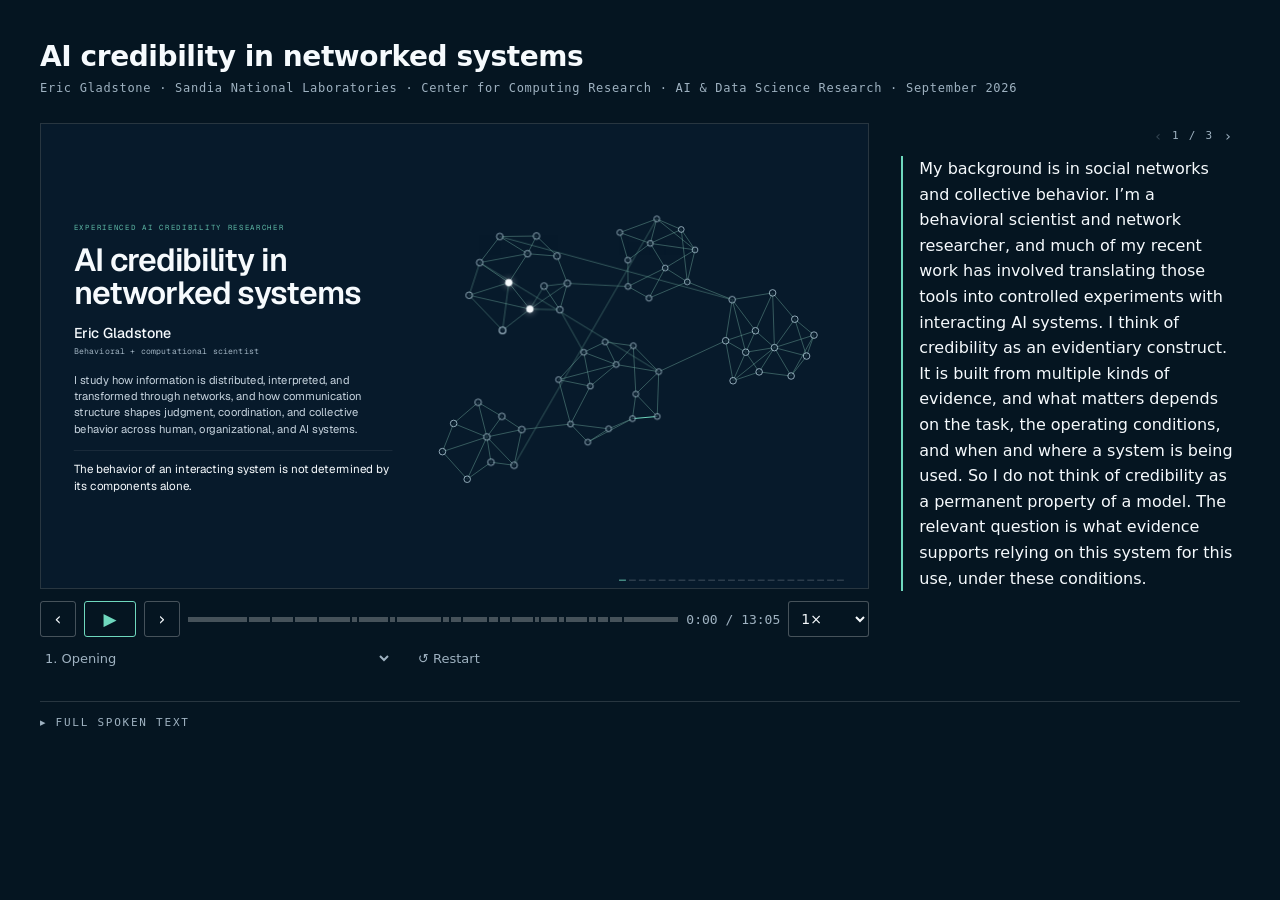
==== index.html @ 93138d06 "Automated Sandia presentation: locked build files" ====
<!doctype html>
<html lang="en">
<head>
<meta charset="utf-8">
<meta name="viewport" content="width=device-width, initial-scale=1">
<title>AI credibility in networked systems · Eric Gladstone</title>
<link rel="icon" href="data:,">
<link rel="stylesheet" href="player.css">
<style>
  html, body { margin: 0; background: #051521; }
  main { max-width: 1200px; margin: 0 auto; padding: 16px; }
  .talk-head { margin: 24px 0 28px; font-family: system-ui, -apple-system, "Segoe UI", Roboto, sans-serif; }
  .talk-head h1 { margin: 0 0 8px; font-size: 28px; font-weight: 600; letter-spacing: -0.015em; color: #F6FAFD; }
  .talk-head p { margin: 0; font-family: ui-monospace, Menlo, monospace; font-size: 12px; letter-spacing: 0.06em; color: #9FB2C1; }
</style>
</head>
<body>
<main>
<header class="talk-head">
  <h1>AI credibility in networked systems</h1>
  <p>Eric Gladstone · Sandia National Laboratories · Center for Computing Research · AI &amp; Data Science Research · September 2026</p>
</header>
<!-- PLAYER START: this block is what an embedding page copies -->
<div class="sp" data-sp="root">
 <div class="sp-grid">
  <div class="sp-stage" data-sp="stage">
    <iframe data-sp="deck" src="deck/index.html" title="Presentation: A controlled experimental framework for AI credibility" allow="fullscreen"></iframe>
  </div>

  <aside class="sp-now" aria-label="Spoken text for the current passage">
    <p class="sp-kicker"><span class="sp-steps"><button type="button" class="sp-step" data-sp="pprev" aria-label="Previous passage on this page">‹</button><span data-sp="pos"></span><button type="button" class="sp-step" data-sp="pnext" aria-label="Next passage on this page">›</button></span></p>
    <div class="sp-now__text" data-sp="now"></div>
  </aside>

  <div class="sp-controls">
    <div class="sp-bar" role="group" aria-label="Presentation playback">
      <button type="button" class="sp-btn" data-sp="prev" aria-label="Previous page" title="Previous">‹</button>
      <button type="button" class="sp-btn sp-play" data-sp="play" aria-label="Play" title="Play">▶</button>
      <button type="button" class="sp-btn" data-sp="next" aria-label="Next page" title="Next">›</button>
      <div class="sp-track" data-sp="track" aria-hidden="true"></div>
      <span class="sp-time"><span data-sp="elapsed">0:00</span> / <span data-sp="total">0:00</span></span>
      <label class="sp-sr" for="sp-speed">Playback speed</label>
      <select class="sp-select sp-speed" id="sp-speed" data-sp="speed" title="Playback speed">
        <option value="0.75">0.75×</option>
        <option value="1" selected>1×</option>
        <option value="1.25">1.25×</option>
        <option value="1.5">1.5×</option>
      </select>
    </div>
    <div class="sp-where">
      <label class="sp-sr" for="sp-jump">Jump to page</label>
      <select class="sp-quiet" id="sp-jump" data-sp="jump"></select>
      <button type="button" class="sp-quiet" data-sp="restart" aria-label="Restart from the beginning">↺ Restart</button>
      <span class="sp-sr" data-sp="count" aria-live="polite"></span>
    </div>
  </div>

  <details class="sp-full">
    <summary>Full spoken text</summary>
    <section class="sp-transcript" aria-label="Full spoken text">
      <div data-sp="prose"></div>
    </section>
  </details>
 </div>
</div>
<script src="timeline.js"></script>
<script src="player.js"></script>
<!-- PLAYER END -->
</main>
</body>
</html>
---- player.css ----
/* Player chrome only. Every rule is scoped under .sp so the player can sit inside
   another site's page without styling it, and the deck inside the iframe keeps
   its own styles untouched.

   Colours and type read the host page's tokens where they exist (the Graystone
   site and the deck share the same palette and Geist), with the deck's values
   as fallbacks for the standalone page. */
.sp {
  --sp-bg: var(--bg, #071A2B);
  --sp-deep: var(--bg-deep, #051521);
  --sp-text: var(--text, #F6FAFD);
  --sp-t2: var(--text-2, #C6D3DE);
  --sp-muted: var(--text-muted, #9FB2C1);
  --sp-accent: var(--accent, #6FD8BE);
  --sp-rule: var(--rule, rgba(255, 255, 255, 0.14));
  --sp-rule-strong: var(--rule-strong, rgba(255, 255, 255, 0.26));
  --sp-sans: var(--sans, system-ui, -apple-system, "Segoe UI", Roboto, sans-serif);
  --sp-mono: var(--mono, ui-monospace, Menlo, monospace);
  font-family: var(--sp-sans);
  color: var(--sp-text);
  /* the layout responds to the player's own width, not the window's, so it
     behaves the same standalone and inside a host page's column */
  container-type: inline-size;
  /* no margin or padding here: a host page may position the root (Graystone's
     .deckfig breakout sets margin-left on it) */
}
.sp *, .sp *::before, .sp *::after { box-sizing: border-box; }

/* ---- composition ---------------------------------------------------------
   Narrow: deck, controls, current passage, full text, stacked.
   From 1040px of player width: deck and current passage side by side, ~71/29. */
.sp .sp-grid {
  display: grid;
  grid-template-columns: minmax(0, 1fr);
  grid-template-areas: "deck" "controls" "now" "full";
}
.sp .sp-stage { grid-area: deck; align-self: start; }
.sp .sp-now { grid-area: now; margin-top: 26px; }
.sp .sp-controls { grid-area: controls; }
.sp .sp-full { grid-area: full; }
@container (min-width: 1040px) {
  .sp .sp-grid {
    grid-template-columns: minmax(0, 71fr) minmax(0, 29fr);
    column-gap: 32px;
    /* controls stay with the deck, so a long passage beside them never pushes
       the controls away from the deck */
    grid-template-rows: auto 1fr auto;
    grid-template-areas: "deck now" "controls now" "full full";
  }
  .sp .sp-now { margin-top: 0; padding-top: 6px; }
}

/* The deck always gets a true 1920x1080 viewport, the size it was presented at.
   Below that size its own fit logic mis-centres the stage, so the player scales
   the whole iframe instead (--sp-s is set by player.js). */
.sp .sp-stage {
  position: relative; aspect-ratio: 16 / 9; overflow: hidden;
  background: var(--sp-deep); border: 1px solid var(--sp-rule);
}
.sp .sp-stage iframe {
  position: absolute; left: 0; top: 0; width: 1920px; height: 1080px; max-width: none;
  border: 0; margin: 0; display: block;
  transform: scale(var(--sp-s, 0.5)); transform-origin: 0 0;
}

/* ---- current passage ----------------------------------------------------- */
.sp .sp-steps { display: inline-flex; align-items: center; gap: 2px; }
.sp .sp-step {
  font: inherit; font-family: var(--sp-sans); font-size: 14px; line-height: 1; letter-spacing: 0;
  color: var(--sp-muted); background: transparent; border: 0; border-radius: 3px;
  /* 24px: the minimum comfortable touch target; negative margin keeps the label row height */
  width: 24px; height: 24px; margin: -6px 0; padding: 0; cursor: pointer;
}
.sp .sp-step:hover:not(:disabled) { color: var(--sp-text); }
.sp .sp-step:disabled { opacity: 0.3; cursor: default; }
.sp .sp-step[hidden] { display: none; }
.sp .sp-step:focus-visible { outline: 2px solid var(--sp-accent); outline-offset: 1px; }
.sp .sp-kicker {
  /* just the passage counter, right-aligned; the row keeps its height on
     single-passage pages so the text never shifts between pages */
  display: flex; justify-content: flex-end; gap: 12px; min-height: 13px;
  max-width: none; margin: 0 0 14px; padding: 0;
  font-family: var(--sp-mono); font-size: 11px; letter-spacing: 0.16em; text-transform: uppercase; color: var(--sp-muted);
}
.sp .sp-now__text p {
  max-width: none; margin: 0; padding: 0 0 0 16px;
  border-left: 2px solid var(--sp-accent);
  font-size: 16px; line-height: 1.6; color: var(--sp-text);
  animation: sp-fade 0.45s ease both;
}
.sp .sp-now__text .sp-empty { border-left-color: transparent; color: var(--sp-muted); font-style: italic; padding-left: 0; }
@keyframes sp-fade { from { opacity: 0; } to { opacity: 1; } }

/* ---- controls: one primary row, one quiet row ---------------------------- */
.sp .sp-controls { margin-top: 12px; }
.sp .sp-bar { display: flex; align-items: center; gap: 8px; margin: 0; }
.sp .sp-btn, .sp .sp-select {
  font: inherit; font-size: 15px; color: var(--sp-text); background: transparent;
  border: 1px solid var(--sp-rule-strong); border-radius: 3px;
  height: 36px; min-width: 36px; margin: 0; cursor: pointer;
}
.sp .sp-btn { font-size: 17px; line-height: 1; padding: 0 10px; }
.sp .sp-btn.sp-play { min-width: 52px; border-color: var(--sp-accent); color: var(--sp-accent); }
.sp .sp-btn:hover, .sp .sp-select:hover { border-color: var(--sp-t2); }
.sp .sp-select { padding: 0 8px; background: var(--sp-deep); max-width: 100%; }
.sp .sp-speed { font-size: 14px; }

.sp .sp-track { flex: 1; display: flex; gap: 2px; height: 36px; align-items: center; min-width: 0; }
.sp .sp-track i { position: relative; height: 5px; background: var(--sp-rule-strong); cursor: pointer; overflow: hidden; }
.sp .sp-track i b { position: absolute; inset: 0 auto 0 0; width: 0; background: var(--sp-accent); }
.sp .sp-track i.sp-done b { width: 100%; opacity: 0.55; }

.sp .sp-time { font-family: var(--sp-mono); font-variant-numeric: tabular-nums; color: var(--sp-muted); font-size: 13px; white-space: nowrap; }

.sp .sp-where { display: flex; align-items: center; gap: 18px; margin: 6px 0 0; min-width: 0; }
.sp .sp-where select.sp-quiet { flex: 0 1 auto; min-width: 0; }
.sp .sp-where button.sp-quiet { flex: none; }
.sp .sp-quiet {
  font: inherit; font-size: 13px; color: var(--sp-muted); background: transparent;
  border: 1px solid transparent; border-radius: 3px; height: 30px; margin: 0; padding: 0 6px; cursor: pointer;
  max-width: 100%;
}
.sp select.sp-quiet { margin-left: -6px; }
.sp select.sp-quiet option { background: var(--sp-deep); color: var(--sp-text); }
.sp .sp-quiet:hover { color: var(--sp-text); border-color: var(--sp-rule); }

.sp .sp-btn:focus-visible, .sp .sp-select:focus-visible, .sp .sp-quiet:focus-visible, .sp .sp-full summary:focus-visible {
  outline: 2px solid var(--sp-accent); outline-offset: 2px;
}

/* ---- full text, collapsed by default ------------------------------------- */
.sp .sp-full { margin-top: 28px; border-top: 1px solid var(--sp-rule); }
.sp .sp-full summary {
  display: inline-flex; align-items: center; gap: 10px; padding: 14px 0 0; cursor: pointer; list-style: none;
  font-family: var(--sp-mono); font-size: 11px; letter-spacing: 0.16em; text-transform: uppercase; color: var(--sp-muted);
}
.sp .sp-full summary::-webkit-details-marker { display: none; }
.sp .sp-full summary::before { content: "▸"; font-family: var(--sp-sans); letter-spacing: 0; transition: transform 0.2s; }
.sp .sp-full[open] summary::before { transform: rotate(90deg); }
.sp .sp-full summary:hover { color: var(--sp-text); }

/* the reading surface is centred under the player, on the same axis as the deck */
.sp .sp-transcript {
  position: relative; /* offsetTop of paragraphs is measured against the panel */
  width: min(720px, 100%); margin: 24px auto 0; padding: 20px 6px 20px 0;
  border-top: 1px solid var(--sp-rule); border-bottom: 1px solid var(--sp-rule);
  overflow-y: auto; overscroll-behavior: contain;
  scrollbar-width: thin; scrollbar-color: var(--sp-rule-strong) transparent;
}
.sp .sp-transcript p {
  max-width: none; margin: 0 0 1.1em; padding: 0 0 0 14px;
  font-size: 17px; line-height: 1.62; color: var(--sp-t2);
  border-left: 2px solid transparent; cursor: pointer;
  transition: color 0.3s, border-color 0.3s;
}
.sp .sp-transcript p:last-child { margin-bottom: 0; }
.sp .sp-transcript p.sp-on { color: var(--sp-text); border-left-color: var(--sp-accent); }
.sp .sp-transcript .sp-empty { font-style: italic; cursor: default; border: 0; padding: 0; }

.sp .sp-sr { position: absolute; width: 1px; height: 1px; overflow: hidden; clip: rect(0 0 0 0); white-space: nowrap; margin: 0; padding: 0; }

@container (max-width: 640px) {
  .sp .sp-bar { flex-wrap: wrap; }
  .sp .sp-track { order: 10; flex-basis: 100%; height: 20px; }
  .sp .sp-time { margin-left: auto; }
  .sp .sp-transcript p { font-size: 16px; padding-left: 12px; }
}
@media (prefers-reduced-motion: reduce) {
  .sp .sp-transcript p, .sp .sp-full summary::before { transition: none; }
  .sp .sp-now__text p { animation: none; }
}
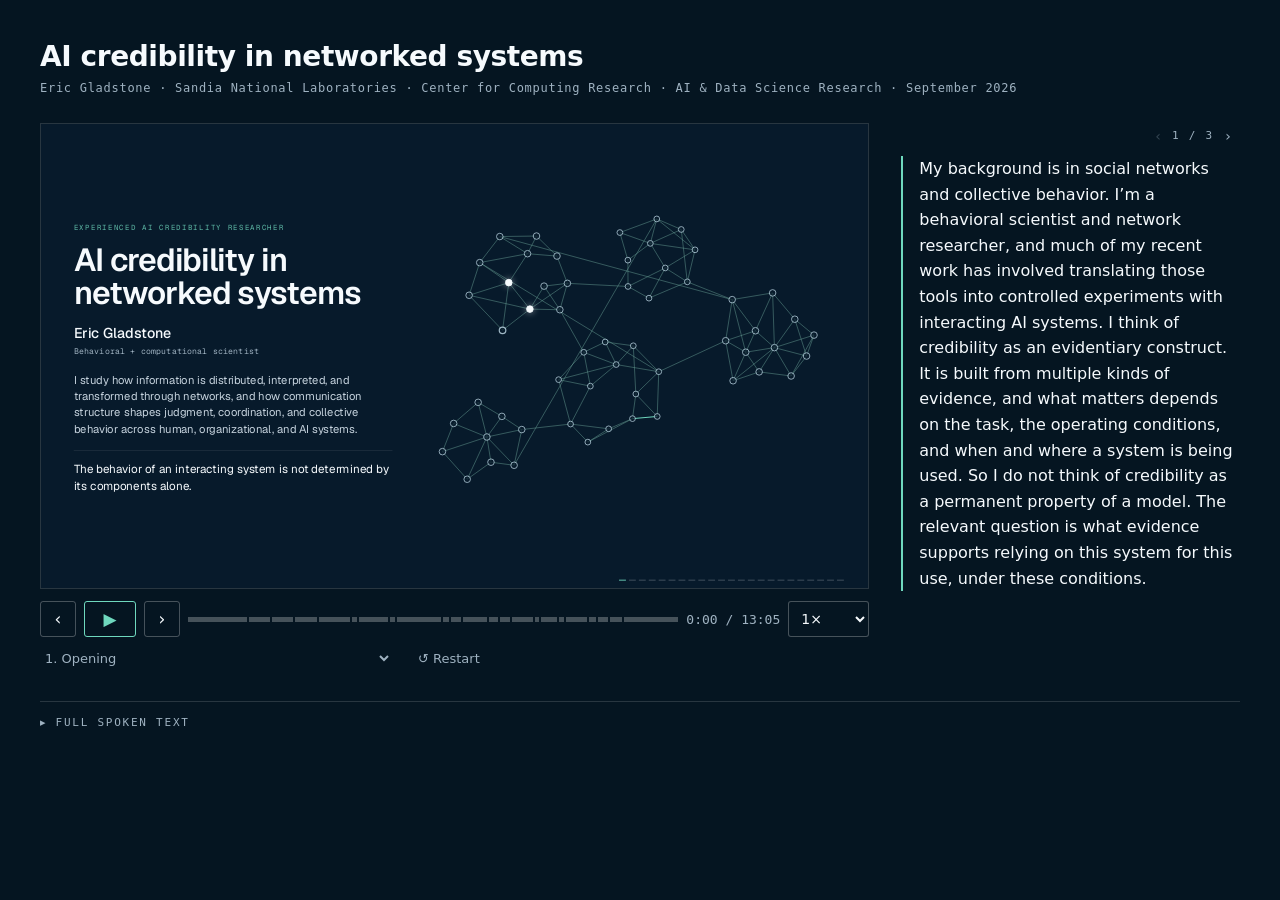
==== commit be8bd8ab: "Link previews: description, share image and Open Graph tags (index.html); og.png added; manifest reg" ====
--- a/index.html
+++ b/index.html
@@ -4,6 +4,17 @@
 <meta charset="utf-8">
 <meta name="viewport" content="width=device-width, initial-scale=1">
 <title>AI credibility in networked systems · Eric Gladstone</title>
+<!-- link previews (shared links show title, description and image) -->
+<meta name="description" content="A research talk for Sandia National Laboratories on AI credibility in networked systems: what evidence supports relying on interacting AI agents, and for what.">
+<meta property="og:type" content="website">
+<meta property="og:title" content="AI credibility in networked systems">
+<meta property="og:description" content="A research talk for Sandia National Laboratories on AI credibility in networked systems: what evidence supports relying on interacting AI agents, and for what.">
+<meta property="og:url" content="https://sandiaautomated.eric-c-gladstone.workers.dev/">
+<meta property="og:image" content="https://sandiaautomated.eric-c-gladstone.workers.dev/og.png">
+<meta property="og:image:width" content="1200">
+<meta property="og:image:height" content="630">
+<meta name="twitter:card" content="summary_large_image">
+
 <link rel="icon" href="data:,">
 <link rel="stylesheet" href="player.css">
 <style>
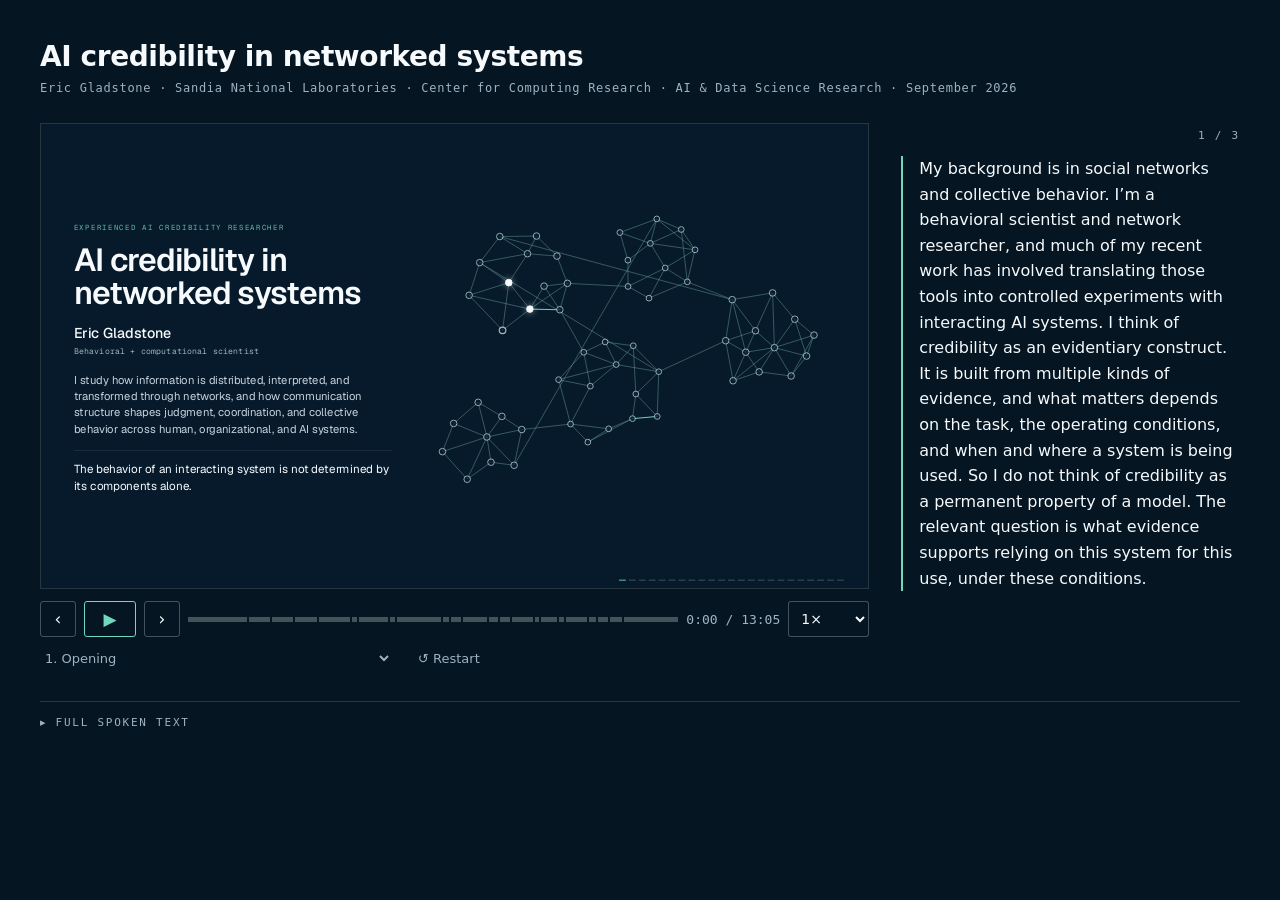
==== commit b0ae8f7b: "One navigation sequence: ‹ › step passage by passage across pages; passage arrows removed Deck, pros" ====
--- a/index.html
+++ b/index.html
@@ -39,15 +39,15 @@
   </div>
 
   <aside class="sp-now" aria-label="Spoken text for the current passage">
-    <p class="sp-kicker"><span class="sp-steps"><button type="button" class="sp-step" data-sp="pprev" aria-label="Previous passage on this page">‹</button><span data-sp="pos"></span><button type="button" class="sp-step" data-sp="pnext" aria-label="Next passage on this page">›</button></span></p>
+    <p class="sp-kicker"><span class="sp-steps"><span data-sp="pos"></span></span></p>
     <div class="sp-now__text" data-sp="now"></div>
   </aside>
 
   <div class="sp-controls">
     <div class="sp-bar" role="group" aria-label="Presentation playback">
-      <button type="button" class="sp-btn" data-sp="prev" aria-label="Previous page" title="Previous">‹</button>
+      <button type="button" class="sp-btn" data-sp="prev" aria-label="Previous passage" title="Previous passage">‹</button>
       <button type="button" class="sp-btn sp-play" data-sp="play" aria-label="Play" title="Play">▶</button>
-      <button type="button" class="sp-btn" data-sp="next" aria-label="Next page" title="Next">›</button>
+      <button type="button" class="sp-btn" data-sp="next" aria-label="Next passage" title="Next passage">›</button>
       <div class="sp-track" data-sp="track" aria-hidden="true"></div>
       <span class="sp-time"><span data-sp="elapsed">0:00</span> / <span data-sp="total">0:00</span></span>
       <label class="sp-sr" for="sp-speed">Playback speed</label>
